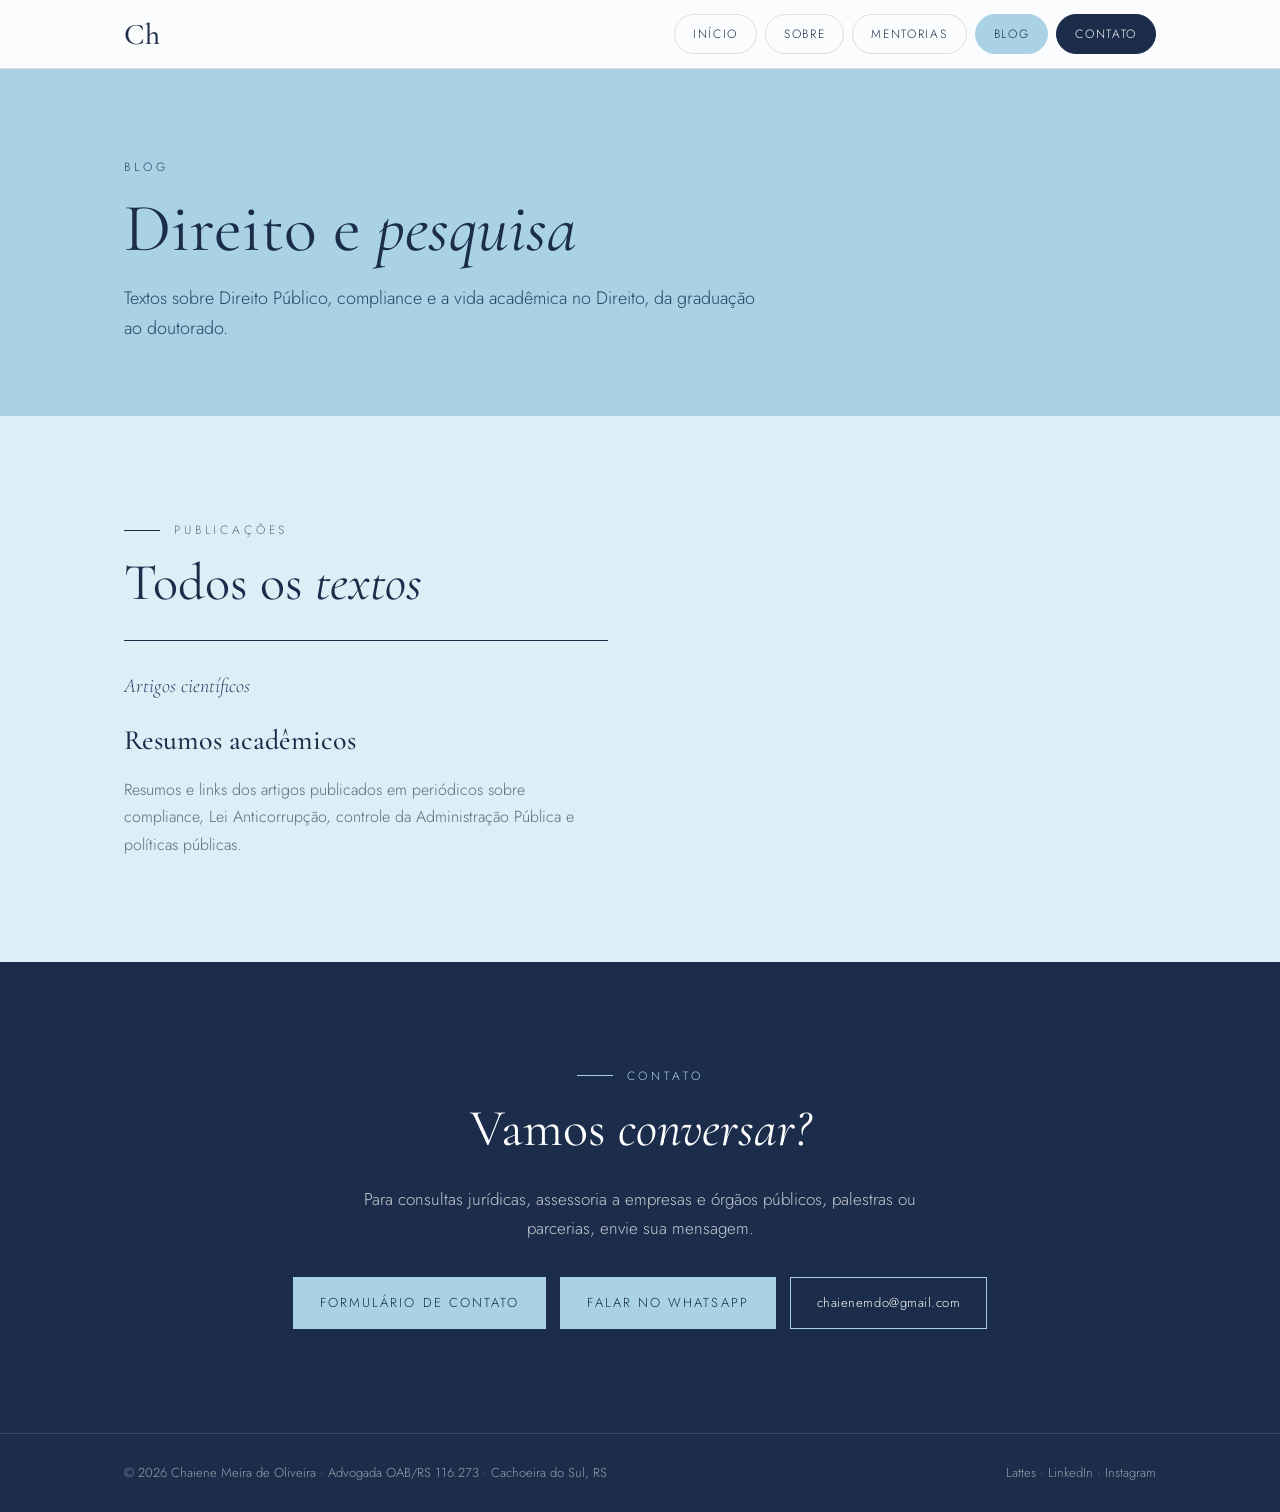
==== blog/index.html @ b0f1a1aa "Remove licitações do site, dos dados estruturados e da imagem de compartilhamento Co-Authored-By: Cl" ====
<!doctype html>
<html lang="pt-BR">
<head>
<meta charset="utf-8">
<meta name="viewport" content="width=device-width, initial-scale=1">
<title>Blog | Chaiene Meira de Oliveira</title>
<meta name="description" content="Blog da Dra. Chaiene Meira de Oliveira: Direito Público, compliance e vida acadêmica no Direito, com resumos dos artigos científicos dela.">
<link rel="canonical" href="https://chaiene.com/blog/">
<meta name="author" content="Chaiene Meira de Oliveira">
<meta name="robots" content="index, follow">
<meta name="theme-color" content="#A9D3E5">
<link rel="icon" href="/favicon.svg" type="image/svg+xml">
<link rel="apple-touch-icon" href="/apple-touch-icon.png">
<meta property="og:type" content="website">
<meta property="og:locale" content="pt_BR">
<meta property="og:site_name" content="Chaiene Meira de Oliveira">
<meta property="og:title" content="Blog | Chaiene Meira de Oliveira">
<meta property="og:description" content="Blog da Dra. Chaiene Meira de Oliveira: Direito Público, compliance e vida acadêmica no Direito, com resumos dos artigos científicos dela.">
<meta property="og:url" content="https://chaiene.com/blog/">
<meta property="og:image" content="https://chaiene.com/og-image.jpg">
<meta property="og:image:width" content="1200">
<meta property="og:image:height" content="630">
<meta property="og:image:alt" content="Chaiene Meira de Oliveira, advogada e Doutora em Direito">
<meta name="twitter:card" content="summary_large_image">
<link rel="preconnect" href="https://fonts.googleapis.com">
<link rel="preconnect" href="https://fonts.gstatic.com" crossorigin>
<link href="https://fonts.googleapis.com/css2?family=Cormorant+Garamond:ital,wght@0,400;0,500;0,600;1,400&family=Jost:wght@300;400;500&display=swap" rel="stylesheet">
<link rel="stylesheet" href="/style.css">
</head>
<body>

<nav>
  <div class="wrap">
    <a href="/" class="mono">Ch</a>
    <ul class="navbtns">
      <li><a href="/" class="nb">Início</a></li>
      <li><a href="/sobre" class="nb">Sobre</a></li>
      <li><a href="/mentorias" class="nb">Mentorias</a></li>
      <li class="d-only"><a href="/blog/" class="nb on">Blog</a></li>
      <li><a href="/#contato" class="nb nbcta">Contato</a></li>
    </ul>
  </div>
</nav>

<header class="page-hero">
  <div class="wrap">
    <div class="eyebrow">Blog</div>
    <h1>Direito e <em>pesquisa</em></h1>
    <p>Textos sobre Direito Público, compliance e a vida acadêmica no Direito, da graduação ao doutorado.</p>
  </div>
</header>

<section id="posts" class="areas">
  <div class="wrap">
    <div class="label">Publicações</div>
    <h2>Todos os <em>textos</em></h2>
    <div class="grid3">
      <a class="card" href="/blog/resumos-academicos" style="text-decoration:none;color:inherit">
        <div class="num">Artigos científicos</div>
        <h3>Resumos acadêmicos</h3>
        <p>Resumos e links dos artigos publicados em periódicos sobre compliance, Lei Anticorrupção, controle da Administração Pública e políticas públicas.</p>
      </a>
    </div>
  </div>
</section>

<section id="contato" class="contact">
  <div class="wrap">
    <div class="label">Contato</div>
    <h2>Vamos <em>conversar?</em></h2>
    <p>Para consultas jurídicas, assessoria a empresas e órgãos públicos, palestras ou parcerias, envie sua mensagem.</p>
    <div class="cta" style="justify-content:center;margin-top:0">
      <a class="btn" href="https://docs.google.com/forms/d/1wduNCY96DFmfArESsR3C0-4SVxEBcSkbupPQQhRrJUU/viewform" target="_blank" rel="noopener">Formulário de contato</a>
      <a class="btn" href="https://wa.me/5551982647557?text=Ol%C3%A1%2C%20Dra.%20Chaiene%21%20Vim%20pelo%20site%20e%20gostaria%20de%20conversar." target="_blank" rel="noopener">Falar no WhatsApp</a>
      <a class="btn out" href="mailto:chaienemdo@gmail.com">chaienemdo@gmail.com</a>
    </div>
  </div>
</section>

<footer>
  <div class="wrap">
    <span>© 2026 Chaiene Meira de Oliveira · Advogada OAB/RS 116.273 · Cachoeira do Sul, RS</span>
    <span>
      <a href="http://lattes.cnpq.br/9865143495790215" target="_blank" rel="noopener">Lattes</a> ·
      <a href="https://br.linkedin.com/in/chaiene-meira-de-oliveira-b3057413a" target="_blank" rel="noopener">LinkedIn</a> ·
      <a href="https://www.instagram.com/chaienemdo/" target="_blank" rel="noopener">Instagram</a>
    </span>
  </div>
</footer>

</body>
</html>
---- style.css ----
:root{
    --sky:#A9D3E5;
    --sky-soft:#DCEEF6;
    --navy:#1B2D4A;
    --navy-2:#2A4268;
    --paper:#FBFCFD;
    --ink:#1B2D4A;
    --muted:#5B6B82;
    --line:rgba(27,45,74,.14);
    --serif:"Cormorant Garamond", Georgia, serif;
    --sans:"Jost", system-ui, sans-serif;
  }
  *{box-sizing:border-box;margin:0;padding:0}
  html{scroll-behavior:smooth}
  body{background:var(--paper);color:var(--ink);font-family:var(--sans);font-weight:300;line-height:1.7;-webkit-font-smoothing:antialiased}
  a{color:inherit}
  .wrap{max-width:1080px;margin:0 auto;padding:0 24px}

  /* NAV */
  nav{position:sticky;top:0;z-index:10;background:rgba(251,252,253,.88);backdrop-filter:blur(10px);border-bottom:1px solid var(--line)}
  nav .wrap{display:flex;align-items:center;justify-content:space-between;height:68px}
  .mono{font-family:var(--serif);font-size:30px;font-weight:500;text-decoration:none;letter-spacing:-.5px}
  nav ul{display:flex;gap:28px;list-style:none}
  nav ul a{text-decoration:none;font-size:13px;letter-spacing:.18em;text-transform:uppercase;color:var(--muted)}
  nav ul a:hover{color:var(--navy)}

  /* HERO */
  .hero{background:var(--sky);position:relative;overflow:hidden}
  .hero .wrap{display:grid;grid-template-columns:1.25fr 1fr;align-items:center;gap:40px;min-height:64vh;padding-top:64px;padding-bottom:64px}
  .eyebrow{font-size:12px;letter-spacing:.32em;text-transform:uppercase;color:var(--navy-2)}
  .hero h1{font-family:var(--serif);font-weight:400;font-size:clamp(44px,7vw,84px);line-height:1.02;margin:18px 0 22px;color:var(--navy)}
  .hero h1 em{font-style:italic;font-weight:400}
  .hero p.lead{font-size:18px;max-width:30em;color:var(--navy-2)}
  .cta{display:flex;flex-wrap:wrap;gap:14px;margin-top:34px}
  .btn{display:inline-flex;align-items:center;gap:10px;padding:14px 26px;border:1px solid var(--navy);text-decoration:none;font-size:13px;letter-spacing:.16em;text-transform:uppercase;transition:.25s}
  .btn.solid{background:var(--navy);color:#fff}
  .btn.solid:hover{background:var(--navy-2)}
  .btn.ghost:hover{background:var(--navy);color:#fff}
  .seal{justify-self:center;display:grid;place-items:center}
  .seal span{font-family:var(--serif);font-size:clamp(140px,22vw,260px);color:#fff;line-height:1;letter-spacing:-6px;font-weight:400}
  .seal svg{position:absolute;inset:0;width:100%;height:100%}
  .seal text{font-family:var(--sans);font-size:9.2px;letter-spacing:.38em;fill:var(--navy-2);text-transform:uppercase}
  /* Para usar a foto: troque <span>Ch</span> por <img src="foto.jpg" alt="Chaiene Meira de Oliveira" style="width:86%;aspect-ratio:1;object-fit:cover;border-radius:50%"> */

  /* SECTIONS */
  section{padding:104px 0}
  .label{font-size:12px;letter-spacing:.32em;text-transform:uppercase;color:var(--muted);display:flex;align-items:center;gap:14px}
  .label::before{content:"";width:36px;height:1px;background:var(--navy)}
  h2{font-family:var(--serif);font-weight:400;font-size:clamp(34px,4.6vw,52px);line-height:1.1;margin:14px 0 28px}
  h2 em{font-style:italic}

  .about{display:grid;grid-template-columns:1fr 1.3fr;gap:64px;align-items:start}
  .about p{font-size:17px;color:var(--muted);margin-bottom:18px}
  .facts{list-style:none;border-top:1px solid var(--line)}
  .facts li{display:flex;justify-content:space-between;gap:20px;padding:18px 0;border-bottom:1px solid var(--line)}
  .facts b{font-family:var(--serif);font-weight:500;font-size:22px}
  .facts small{font-size:12px;letter-spacing:.2em;text-transform:uppercase;color:var(--muted);align-self:center;text-align:right}

  .areas{background:var(--sky-soft)}
  .grid3{display:grid;grid-template-columns:repeat(2,1fr);gap:48px 64px}
  .card{padding:28px 0 0;border-top:1px solid var(--navy)}
  .card .num{font-family:var(--serif);font-style:italic;font-size:20px;color:var(--navy-2)}
  .card h3{font-family:var(--serif);font-weight:500;font-size:28px;margin:14px 0 12px}
  .card p{color:var(--muted);font-size:16px}

  .links{display:grid;grid-template-columns:repeat(2,1fr);column-gap:56px;border-top:1px solid var(--line)}
  .link{display:flex;align-items:center;justify-content:space-between;gap:20px;padding:26px 0;border-bottom:1px solid var(--line);text-decoration:none;transition:.25s}
  .link:hover{border-color:var(--navy)}.link:hover .ic{background:var(--navy)}.link:hover .ic svg{stroke:#fff}
  .link .t{font-family:var(--serif);font-size:28px;font-weight:500;line-height:1.1}
  .link .d{font-size:14px;color:var(--muted);margin-top:6px}
  .link .ic{flex:none;width:44px;height:44px;border-radius:50%;background:var(--sky);display:grid;place-items:center;transition:.25s}
  .link .ic svg{width:22px;height:22px;fill:none;stroke:var(--navy);stroke-width:1.6}

  .contact{background:var(--navy);color:#fff;text-align:center}
  .contact .label{justify-content:center;color:var(--sky)}
  .contact .label::before{background:var(--sky)}
  .contact h2{color:#fff}
  .contact p{color:rgba(255,255,255,.75);max-width:34em;margin:0 auto 34px;font-size:17px}
  .contact .btn{border-color:var(--sky);color:var(--navy);background:var(--sky)}
  .contact .btn:hover{background:#fff;border-color:#fff}
  .contact .btn.out{background:transparent;color:#fff;text-transform:none;letter-spacing:.04em}
  .contact .btn.out:hover{color:var(--navy)}

  footer{background:var(--navy);color:rgba(255,255,255,.55);border-top:1px solid rgba(255,255,255,.12);padding:28px 0;font-size:13px}
  footer .wrap{display:flex;justify-content:space-between;flex-wrap:wrap;gap:12px}
  footer a{text-decoration:none}
  footer a:hover{color:#fff}

  @media (max-width:820px){
    nav ul{display:none}
    .hero .wrap{grid-template-columns:1fr;min-height:auto;text-align:left}
    .seal{display:none}
    .about,.grid3,.links{grid-template-columns:1fr}
    .about{gap:36px}
    section{padding:72px 0}
    .grid3{gap:32px}
  }

  /* SUBPAGES */
  nav ul a.on{color:var(--navy)}
  .page-hero{background:var(--sky);padding:88px 0 72px}
  .page-hero h1{font-family:var(--serif);font-weight:400;font-size:clamp(40px,6vw,68px);line-height:1.05;margin:16px 0 18px;color:var(--navy)}
  .page-hero h1 em{font-style:italic}
  .page-hero p{font-size:18px;max-width:36em;color:var(--navy-2)}
  .tl{list-style:none;border-top:1px solid var(--line)}
  .tl li{display:grid;grid-template-columns:150px 1fr;gap:32px;padding:26px 0;border-bottom:1px solid var(--line)}
  .tl .yr{font-family:var(--serif);font-style:italic;font-size:20px;color:var(--navy-2)}
  .tl h3{font-family:var(--serif);font-weight:500;font-size:24px;line-height:1.25}
  .tl .org{font-size:13px;letter-spacing:.14em;text-transform:uppercase;color:var(--muted);margin:4px 0 8px}
  .tl p{color:var(--muted);font-size:16px}
  .cv-sec{padding:80px 0;border-top:1px solid var(--line)}
  .cv-sec:first-of-type{border-top:0}
  .cv-grid{display:grid;grid-template-columns:260px 1fr;gap:56px}
  .stats{display:grid;grid-template-columns:repeat(4,1fr);gap:32px;margin-top:8px}
  .stat b{display:block;font-family:var(--serif);font-weight:400;font-size:52px;line-height:1;color:var(--navy)}
  .stat span{font-size:12px;letter-spacing:.18em;text-transform:uppercase;color:var(--muted)}
  .pubs{list-style:none}
  .pubs li{padding:18px 0;border-bottom:1px solid var(--line);color:var(--muted);font-size:15.5px}
  .pubs li b{display:block;font-family:var(--serif);font-weight:500;font-size:20px;color:var(--ink);line-height:1.3;margin-bottom:4px}
  .chips{display:flex;flex-wrap:wrap;gap:10px}
  .chips span{border:1px solid var(--line);padding:8px 16px;font-size:14px;color:var(--navy-2);background:#fff}
  .steps{display:grid;grid-template-columns:repeat(4,1fr);gap:40px;counter-reset:st}
  .steps div{border-top:1px solid var(--navy);padding-top:22px}
  .steps div::before{counter-increment:st;content:"0" counter(st);font-family:var(--serif);font-style:italic;font-size:20px;color:var(--navy-2)}
  .steps h3{font-family:var(--serif);font-weight:500;font-size:24px;margin:10px 0 8px}
  .steps p{color:var(--muted);font-size:15.5px}
  .who{display:grid;grid-template-columns:1fr 1fr;gap:12px 48px;list-style:none}
  .who li{padding:14px 0 14px 28px;border-bottom:1px solid var(--line);position:relative;color:var(--ink)}
  .who li::before{content:"";position:absolute;left:0;top:26px;width:14px;height:1px;background:var(--navy)}
  @media (max-width:820px){
    .tl li,.cv-grid{grid-template-columns:1fr;gap:6px}
    .cv-grid{gap:20px}
    .stats{grid-template-columns:repeat(2,1fr)}
    .steps,.who{grid-template-columns:1fr}
    .steps{gap:28px}
    .page-hero{padding:64px 0 48px}
  }
  

  /* NAV BUTTONS */
  nav ul.navbtns{display:flex;gap:8px;list-style:none;align-items:center}
  nav ul.navbtns a.nb{display:inline-block;padding:9px 18px;border:1px solid var(--line);border-radius:999px;font-size:12px;letter-spacing:.14em;text-transform:uppercase;color:var(--navy);text-decoration:none;white-space:nowrap;transition:.2s;background:transparent}
  nav ul.navbtns a.nb:hover{border-color:var(--navy);background:var(--sky-soft)}
  nav ul.navbtns a.nb.on{background:var(--sky);border-color:var(--sky)}
  nav ul.navbtns a.nb.nbcta{background:var(--navy);border-color:var(--navy);color:#fff}
  nav ul.navbtns a.nb.nbcta:hover{background:var(--navy-2)}
  @media (max-width:820px){
    nav .wrap{height:auto;flex-direction:column;align-items:stretch;gap:10px;padding-top:12px;padding-bottom:12px}
    nav ul.navbtns{display:flex;flex-wrap:wrap;gap:6px}
    nav ul.navbtns a.nb{padding:7px 10px;font-size:10.5px;letter-spacing:.06em}
    .mono{font-size:26px}
  }

  .metrics{padding:56px 0;border-bottom:1px solid var(--line)}
  .metrics .stat{border-left:1px solid var(--line);padding-left:24px}
  .metrics .stat b{font-size:clamp(44px,5vw,60px);margin-bottom:8px}
  @media (max-width:820px){.metrics{padding:40px 0}.metrics .stats{row-gap:28px}.metrics .stat{padding-left:16px}}
  .metrics .stat span{display:block;line-height:1.5}
  @media (max-width:820px){
    .cta{flex-direction:column;gap:10px;margin-top:28px}
    .cta .btn{width:100%;justify-content:center;padding:15px 20px;font-size:12px;letter-spacing:.12em}
    .contact .cta{align-items:stretch}
  }
  @media (max-width:820px){
    nav ul.navbtns{flex-wrap:nowrap}
    nav ul.navbtns li{flex:1 1 auto}
    nav ul.navbtns a.nb{display:block;text-align:center}
  }
  /* mobile: logo e botões na mesma linha */
  @media (max-width:820px){
    nav .wrap{flex-direction:row;align-items:center;justify-content:space-between;height:60px;padding-top:0;padding-bottom:0;gap:12px}
    nav ul.navbtns{gap:6px;flex-wrap:nowrap}
    nav ul.navbtns li{flex:0 0 auto}
    nav ul.navbtns li:first-child{display:none}
    nav ul.navbtns a.nb{padding:7px 11px;font-size:10.5px;letter-spacing:.06em}
    .mono{font-size:24px}
  }
  @media (max-width:340px){ nav ul.navbtns a.nb{padding:6px 8px;font-size:9.5px;letter-spacing:.03em} }
  @media (max-width:820px){ .stats>*{min-width:0} .stat span{letter-spacing:.1em;overflow-wrap:anywhere} .stats{column-gap:20px} }

  /* PUBLICAÇÕES */
  .pubs-list{border-top:1px solid var(--line)}
  .pub{display:grid;grid-template-columns:110px 1fr;gap:32px;padding:30px 0;border-bottom:1px solid var(--line)}
  .pub .yr{font-family:var(--serif);font-style:italic;font-size:22px;color:var(--navy-2)}
  .pub h3{font-family:var(--serif);font-weight:500;font-size:23px;line-height:1.3}
  .pub .org{font-size:12.5px;letter-spacing:.1em;text-transform:uppercase;color:var(--muted);margin:8px 0 12px;line-height:1.6}
  .pub p{color:var(--muted);font-size:16px;margin-bottom:16px;max-width:52em}
  .btn.sm{padding:9px 16px;font-size:11px;letter-spacing:.12em}
  @media (max-width:820px){.pub{grid-template-columns:1fr;gap:4px}.pub .btn.sm{width:auto}}
  @media (max-width:820px){ nav ul.navbtns li.d-only{display:none} }

/* FAQ */
.faq{max-width:52em}
.faq details{border-bottom:1px solid var(--line);padding:18px 0}
.faq summary{cursor:pointer;font-weight:500;color:var(--ink);list-style:none;position:relative;padding-right:28px}
.faq summary::-webkit-details-marker{display:none}
.faq summary::after{content:"+";position:absolute;right:0;top:-2px;font-size:20px;color:var(--navy)}
.faq details[open] summary::after{content:"–"}
.faq details p{margin-top:12px;color:var(--muted)}
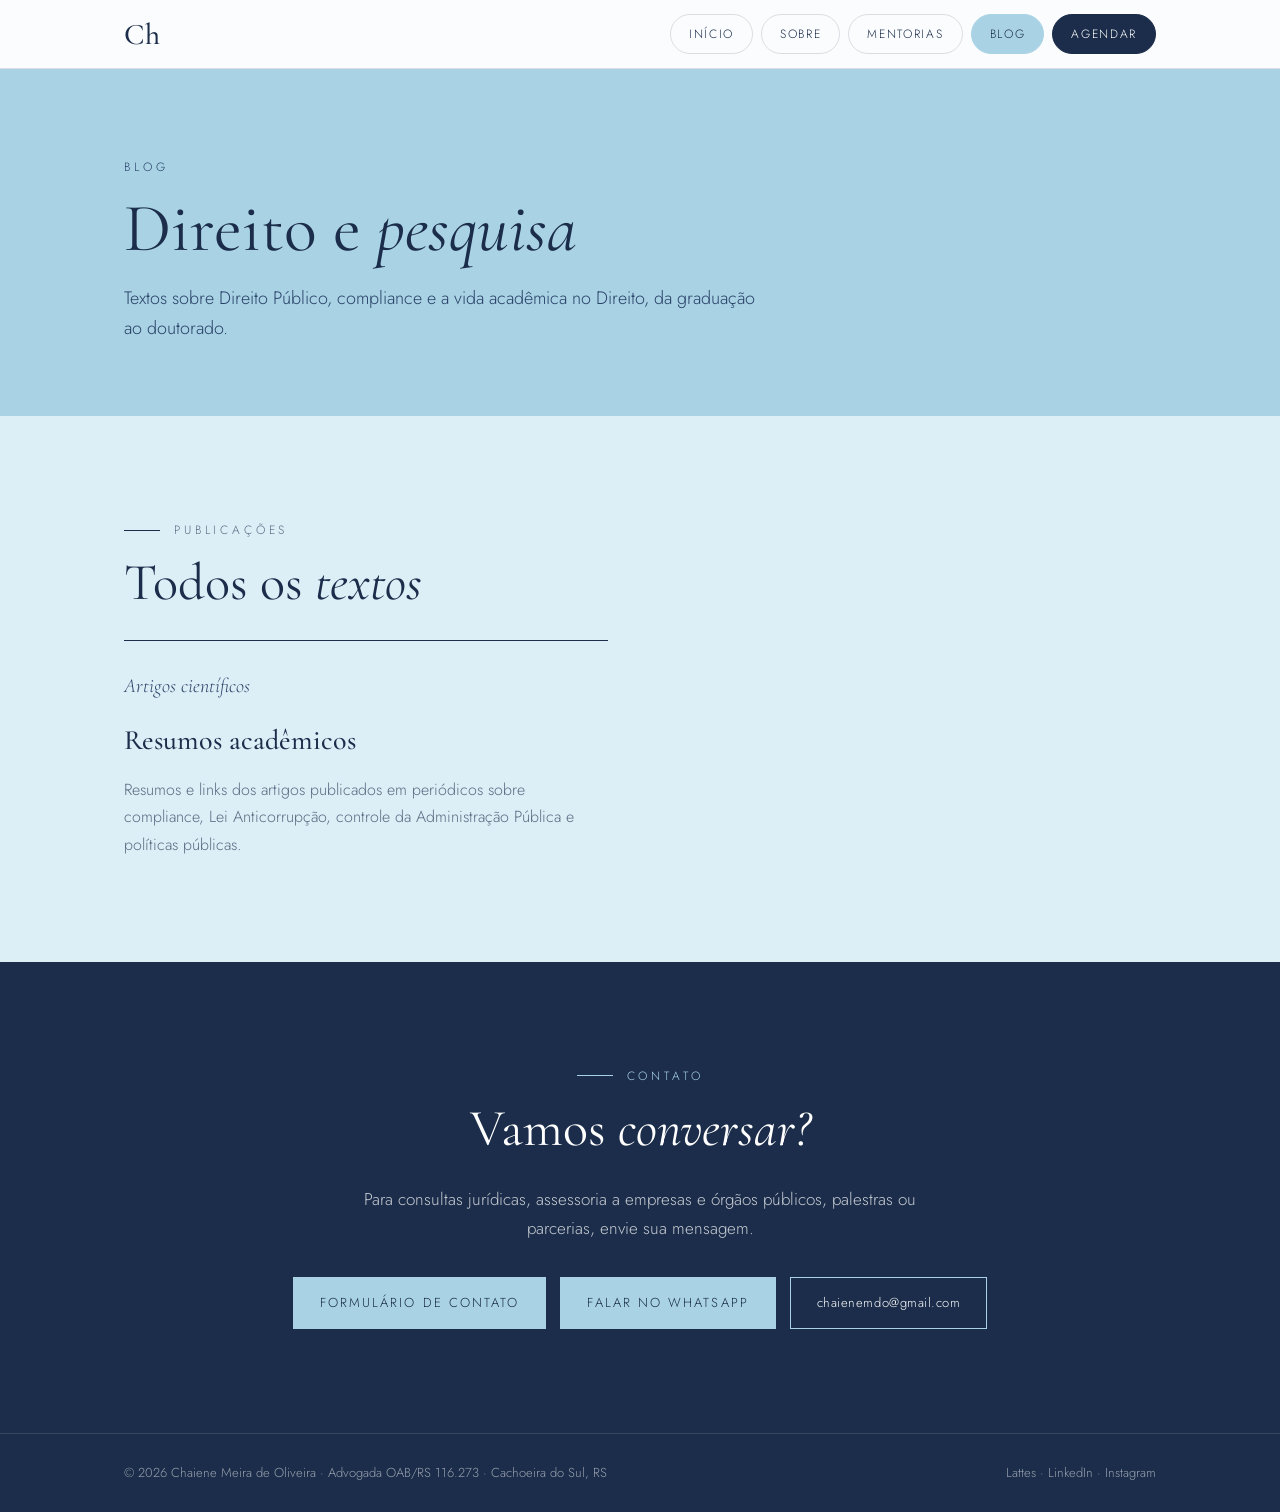
==== commit b4f34761: "Página de agendamento com mensagem pronta para o WhatsApp Co-Authored-By: Claude Opus 5.5 <noreply@a" ====
--- a/blog/index.html
+++ b/blog/index.html
@@ -37,7 +37,7 @@
       <li><a href="/sobre" class="nb">Sobre</a></li>
       <li><a href="/mentorias" class="nb">Mentorias</a></li>
       <li class="d-only"><a href="/blog/" class="nb on">Blog</a></li>
-      <li><a href="/#contato" class="nb nbcta">Contato</a></li>
+      <li><a href="/agendamento" class="nb nbcta">Agendar</a></li>
     </ul>
   </div>
 </nav>
--- a/style.css
+++ b/style.css
@@ -197,3 +197,17 @@
 .faq summary::after{content:"+";position:absolute;right:0;top:-2px;font-size:20px;color:var(--navy)}
 .faq details[open] summary::after{content:"–"}
 .faq details p{margin-top:12px;color:var(--muted)}
+
+/* Agendamento */
+.agenda{max-width:40em;display:grid;gap:22px}
+.agenda label{display:grid;gap:8px;font-size:15px;color:var(--ink);font-weight:500}
+.agenda small{font-weight:300;color:var(--muted)}
+.agenda input:not([type=radio]):not([type=checkbox]),.agenda textarea{font:inherit;font-weight:300;padding:12px 14px;border:1px solid var(--line);background:#fff;color:var(--ink);width:100%}
+.agenda input:focus,.agenda textarea:focus{outline:2px solid var(--navy);outline-offset:1px}
+.agenda fieldset{border:0;display:flex;flex-wrap:wrap;gap:10px 22px}
+.agenda legend{font-size:15px;font-weight:500;margin-bottom:10px;width:100%}
+.agenda .op{display:flex;align-items:center;gap:8px;font-weight:300;cursor:pointer}
+.agenda .op input{accent-color:var(--navy);width:16px;height:16px}
+.agenda button.btn{cursor:pointer;font:inherit;font-size:13px;letter-spacing:.16em;text-transform:uppercase}
+.agenda .err{color:#9b1c1c;font-size:14px}
+.agenda .note{color:var(--muted);font-size:14px}
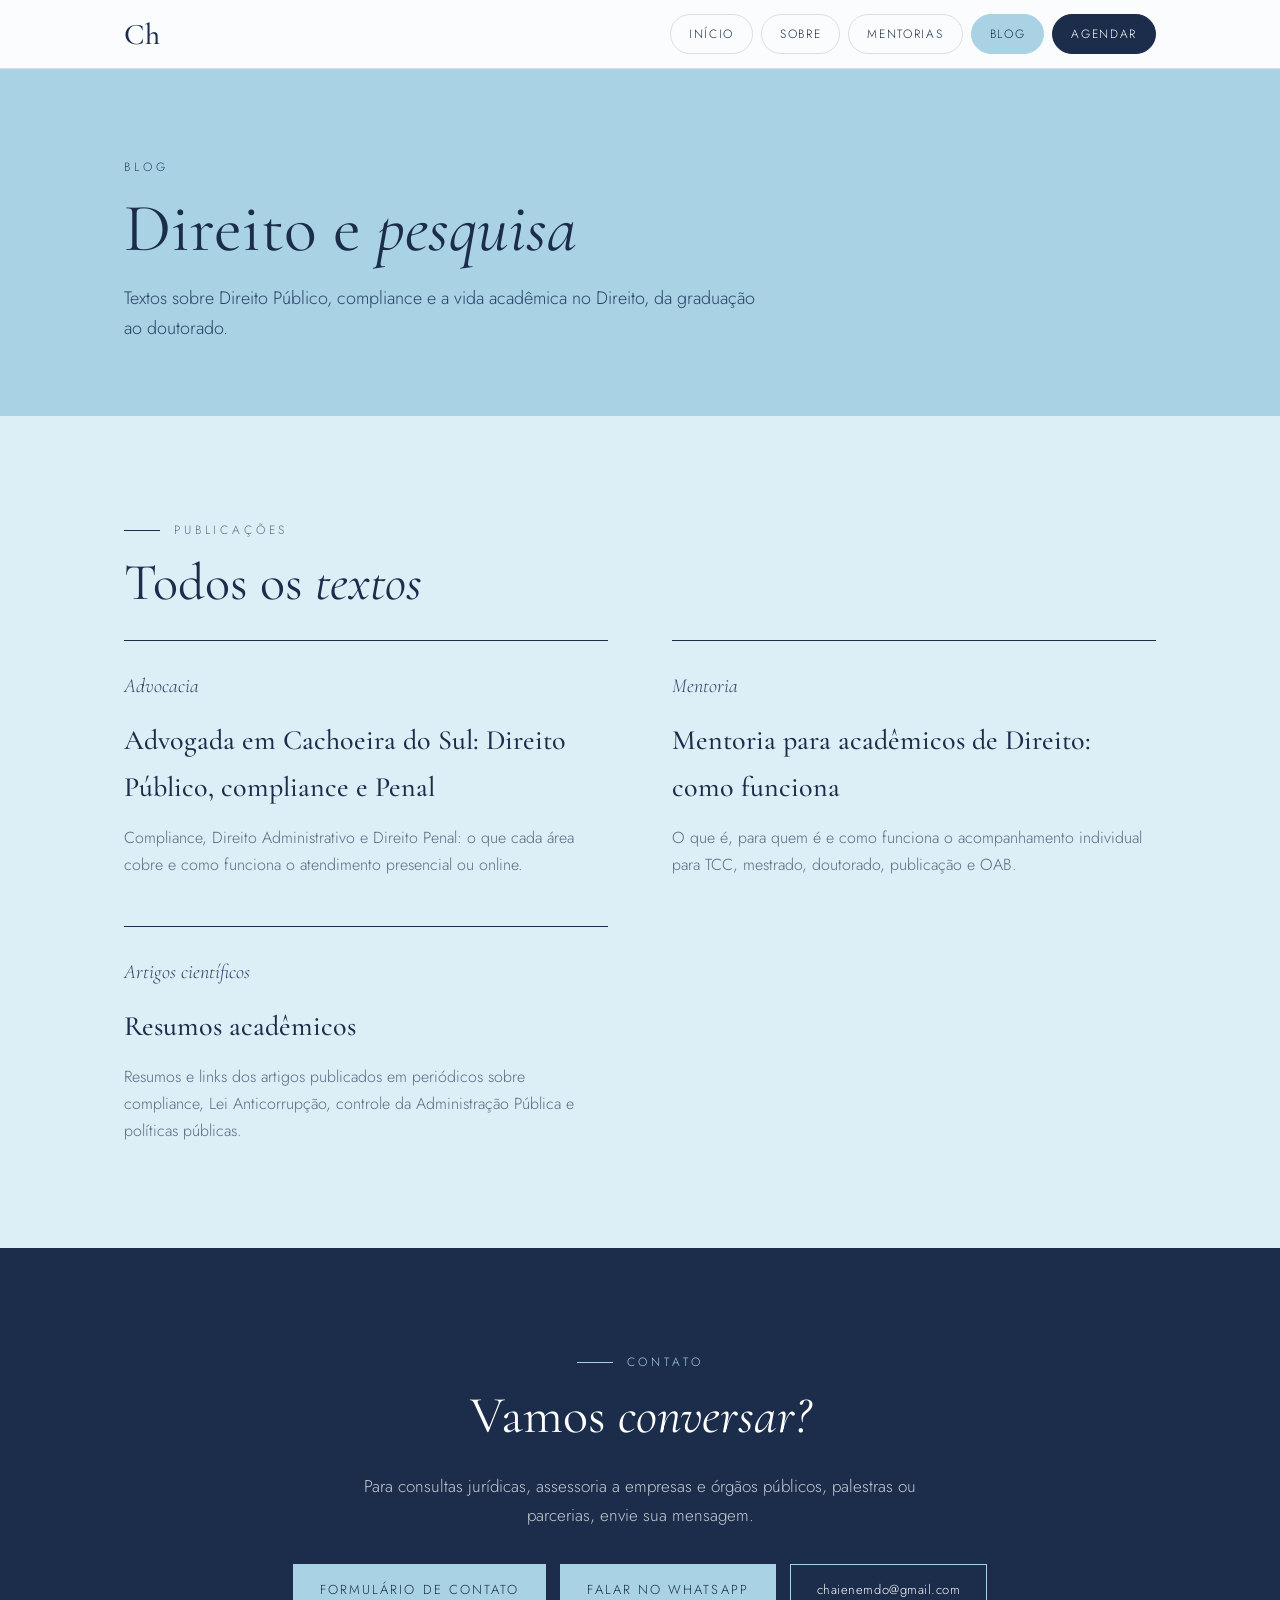
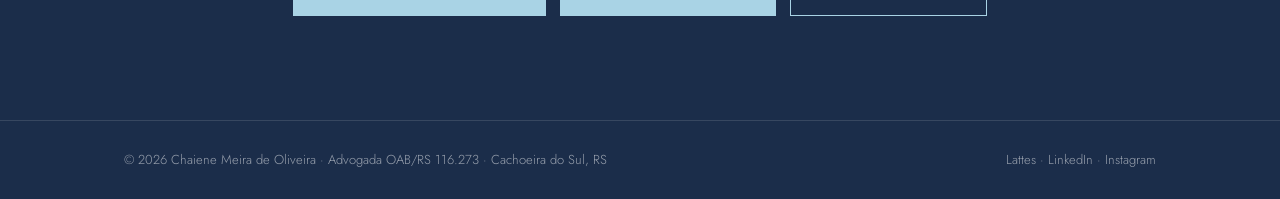
==== commit eb08b2be: "Blog: posts sobre advocacia em Cachoeira do Sul e mentoria para acadêmicos de Direito Co-Authored-By" ====
--- a/blog/index.html
+++ b/blog/index.html
@@ -55,6 +55,16 @@
     <div class="label">Publicações</div>
     <h2>Todos os <em>textos</em></h2>
     <div class="grid3">
+      <a class="card" href="/blog/advogada-em-cachoeira-do-sul" style="text-decoration:none;color:inherit">
+        <div class="num">Advocacia</div>
+        <h3>Advogada em Cachoeira do Sul: Direito Público, compliance e Penal</h3>
+        <p>Compliance, Direito Administrativo e Direito Penal: o que cada área cobre e como funciona o atendimento presencial ou online.</p>
+      </a>
+      <a class="card" href="/blog/mentoria-academica-direito" style="text-decoration:none;color:inherit">
+        <div class="num">Mentoria</div>
+        <h3>Mentoria para acadêmicos de Direito: como funciona</h3>
+        <p>O que é, para quem é e como funciona o acompanhamento individual para TCC, mestrado, doutorado, publicação e OAB.</p>
+      </a>
       <a class="card" href="/blog/resumos-academicos" style="text-decoration:none;color:inherit">
         <div class="num">Artigos científicos</div>
         <h3>Resumos acadêmicos</h3>
--- a/style.css
+++ b/style.css
@@ -211,3 +211,18 @@
 .agenda button.btn{cursor:pointer;font:inherit;font-size:13px;letter-spacing:.16em;text-transform:uppercase}
 .agenda .err{color:#9b1c1c;font-size:14px}
 .agenda .note{color:var(--muted);font-size:14px}
+
+/* Posts do blog */
+.page-hero .byline{font-size:14px;margin-top:18px;color:var(--navy-2)}
+.page-hero .byline a{color:var(--navy)}
+.post{padding:72px 0}
+.post .wrap{max-width:760px}
+.post h2{font-family:var(--serif);font-weight:500;font-size:32px;line-height:1.2;margin:44px 0 14px;color:var(--ink)}
+.post p,.post li{font-size:17.5px;line-height:1.75;color:#33425a}
+.post p{margin-bottom:16px}
+.post ul,.post ol{margin:0 0 18px 22px}
+.post li{margin-bottom:8px}
+.post b{color:var(--ink);font-weight:500}
+.post a{color:var(--navy)}
+.post .back{margin-top:40px;font-size:15px}
+.post h3{font-family:var(--serif);font-weight:500;font-size:23px;margin:24px 0 8px;color:var(--ink)}
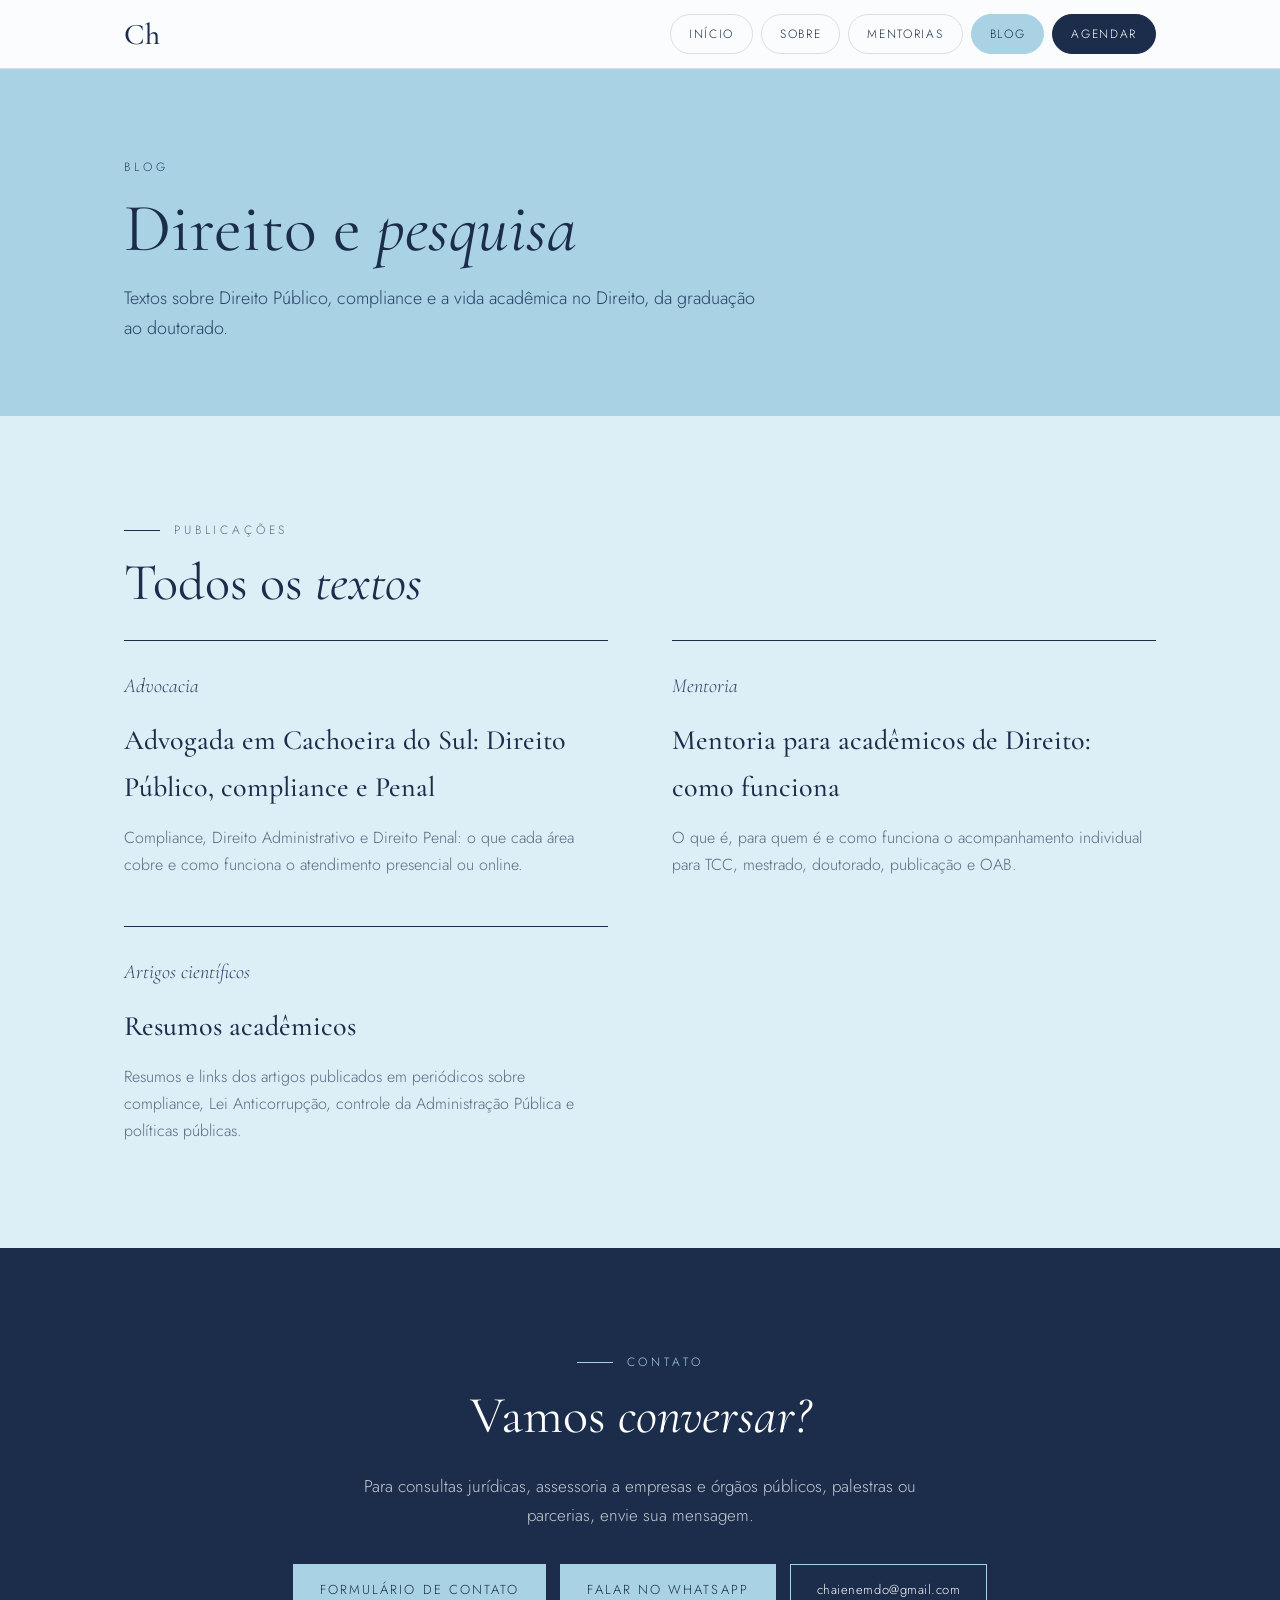
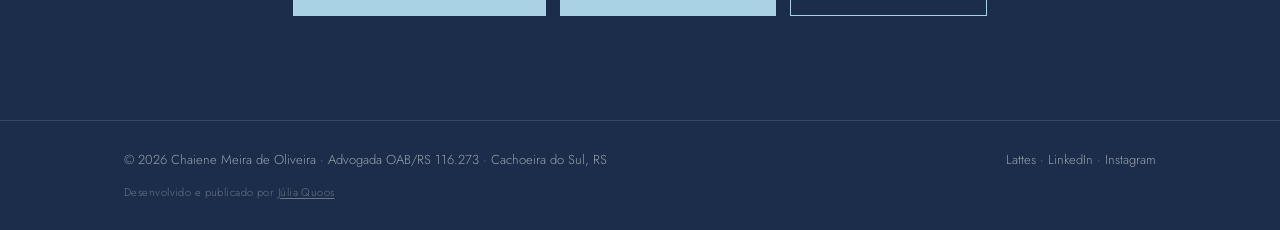
==== commit 7aaf8b3f: "Rodapé: crédito discreto de desenvolvimento Co-Authored-By: Claude Opus 5.5 <noreply@anthropic.com> " ====
--- a/blog/index.html
+++ b/blog/index.html
@@ -1,6 +1,19 @@
 <!doctype html>
 <html lang="pt-BR">
 <head>
+<!-- Google tag (gtag.js) -->
+<script async src="https://www.googletagmanager.com/gtag/js?id=G-248326HS23"></script>
+<script>
+  window.dataLayer = window.dataLayer || [];
+  function gtag(){dataLayer.push(arguments);}
+  gtag('js', new Date());
+
+  gtag('config', 'G-248326HS23');
+  document.addEventListener('click', function(e){
+    var a = e.target.closest && e.target.closest('a[href*="wa.me"], a[href*="docs.google.com/forms"], a[href^="mailto:"]');
+    if (a) gtag('event', 'generate_lead', {method: a.href.indexOf('wa.me') > -1 ? 'whatsapp' : (a.href.indexOf('mailto:') === 0 ? 'email' : 'formulario')});
+  });
+</script>
 <meta charset="utf-8">
 <meta name="viewport" content="width=device-width, initial-scale=1">
 <title>Blog | Chaiene Meira de Oliveira</title>
@@ -95,6 +108,7 @@
       <a href="https://br.linkedin.com/in/chaiene-meira-de-oliveira-b3057413a" target="_blank" rel="noopener">LinkedIn</a> ·
       <a href="https://www.instagram.com/chaienemdo/" target="_blank" rel="noopener">Instagram</a>
     </span>
+    <small class="credit">Desenvolvido e publicado por <a href="https://ohtopico.com.br/" target="_blank" rel="noopener">Júlia Quoos</a></small>
   </div>
 </footer>
 
--- a/style.css
+++ b/style.css
@@ -226,3 +226,5 @@
 .post a{color:var(--navy)}
 .post .back{margin-top:40px;font-size:15px}
 .post h3{font-family:var(--serif);font-weight:500;font-size:23px;margin:24px 0 8px;color:var(--ink)}
+footer .credit{flex-basis:100%;font-size:11px;letter-spacing:.04em;color:rgba(255,255,255,.35)}
+footer .credit a{color:inherit;text-decoration:underline;text-underline-offset:2px}
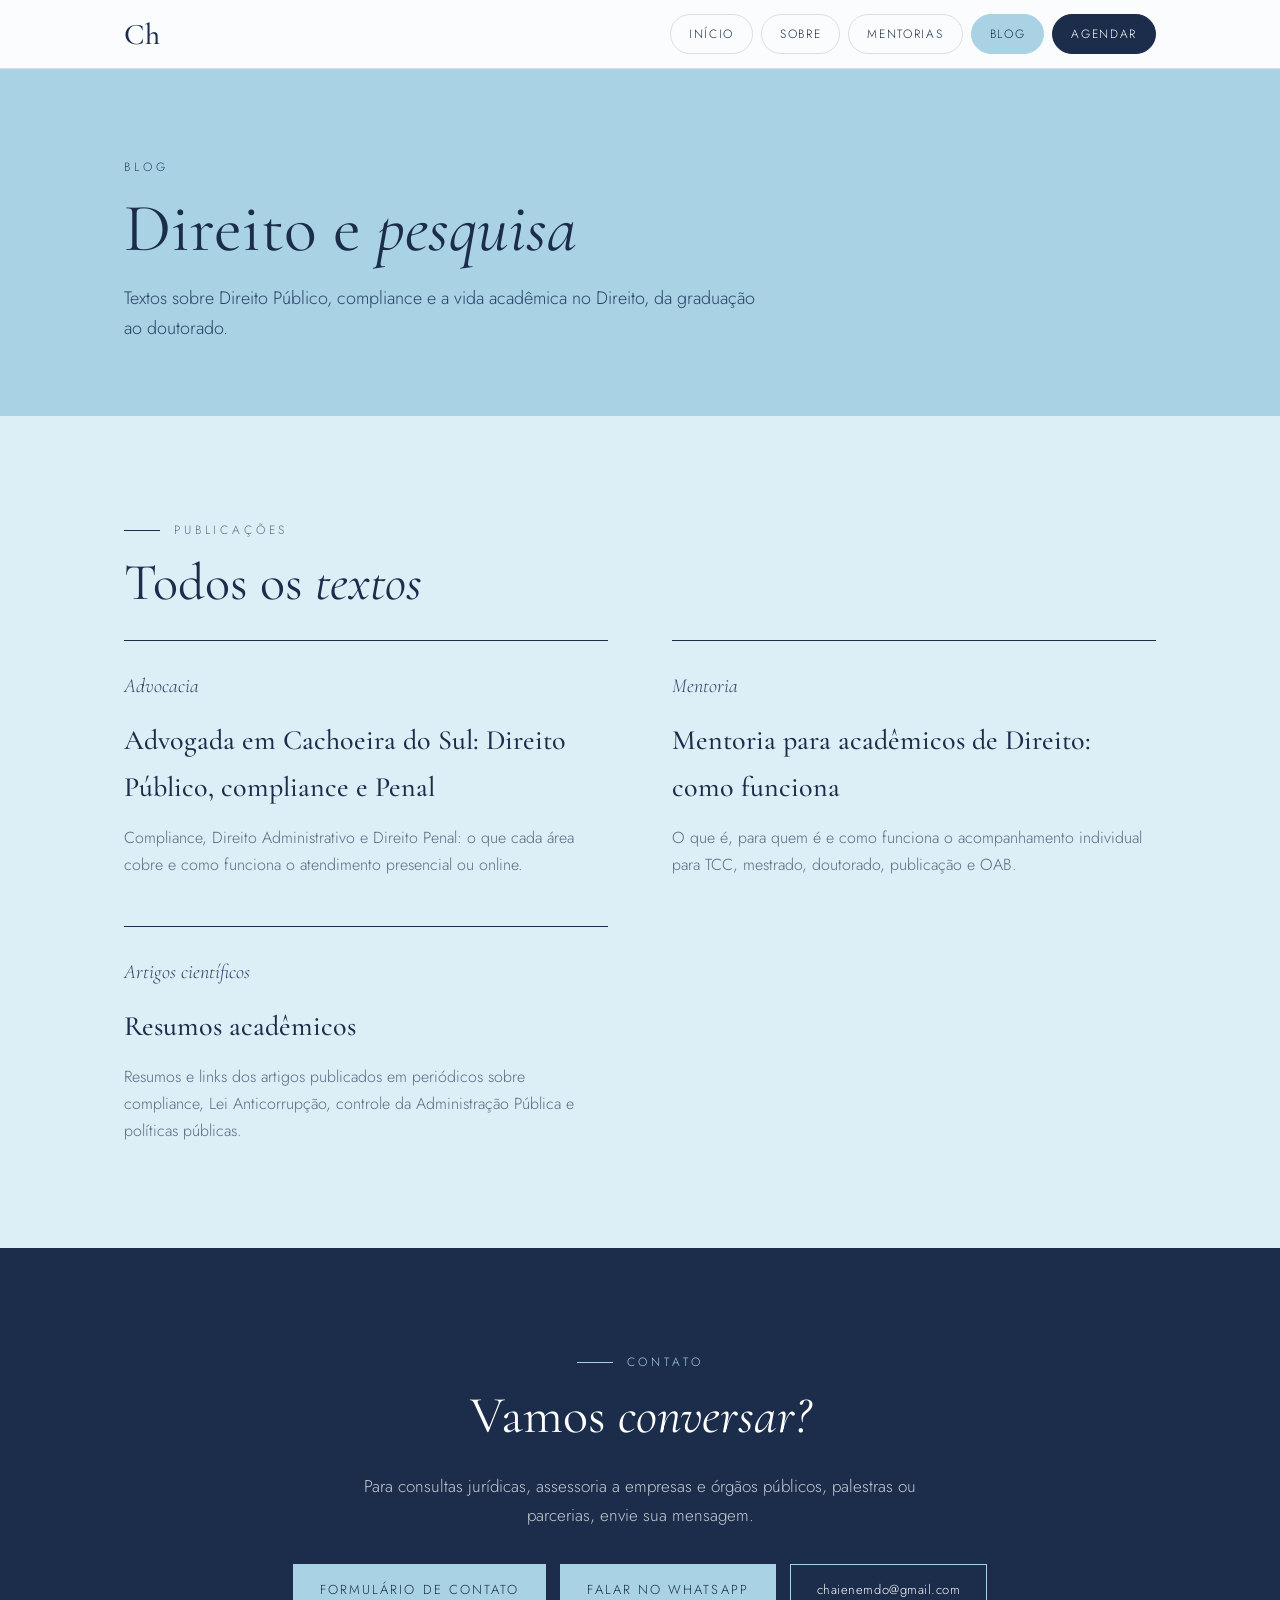
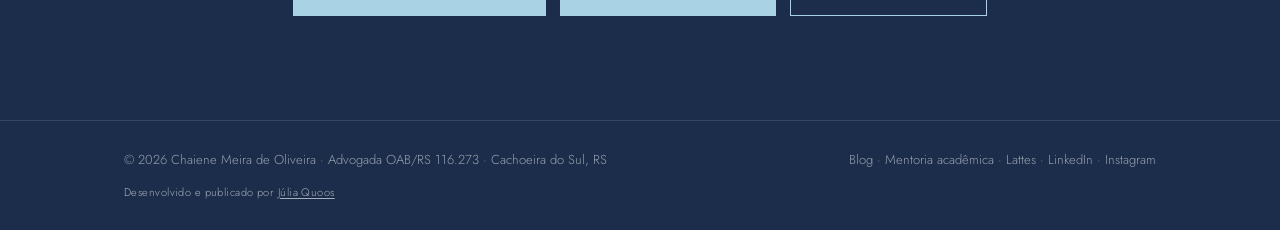
==== commit 146d0e35: "SEO: foto, mentoria acadêmica na inicial, H1 da mentoria, 404 e schema - Foto da Dra. com texto alte" ====
--- a/blog/index.html
+++ b/blog/index.html
@@ -35,6 +35,7 @@
 <meta property="og:image:height" content="630">
 <meta property="og:image:alt" content="Chaiene Meira de Oliveira, advogada e Doutora em Direito">
 <meta name="twitter:card" content="summary_large_image">
+<script type="application/ld+json">{"@context": "https://schema.org", "@type": "Blog", "@id": "https://chaiene.com/blog/#blog", "url": "https://chaiene.com/blog/", "name": "Blog | Chaiene Meira de Oliveira", "inLanguage": "pt-BR", "author": {"@id": "https://chaiene.com/#chaiene", "@type": "Person", "name": "Chaiene Meira de Oliveira", "url": "https://chaiene.com/"}, "blogPost": [{"@type": "BlogPosting", "headline": "Advogada em Cachoeira do Sul: Direito Público, compliance e Penal", "url": "https://chaiene.com/blog/advogada-em-cachoeira-do-sul"}, {"@type": "BlogPosting", "headline": "Mentoria para acadêmicos de Direito: como funciona a mentoria acadêmica", "url": "https://chaiene.com/blog/mentoria-academica-direito"}, {"@type": "BlogPosting", "headline": "Resumos de artigos científicos", "url": "https://chaiene.com/blog/resumos-academicos"}]}</script>
 <link rel="preconnect" href="https://fonts.googleapis.com">
 <link rel="preconnect" href="https://fonts.gstatic.com" crossorigin>
 <link href="https://fonts.googleapis.com/css2?family=Cormorant+Garamond:ital,wght@0,400;0,500;0,600;1,400&family=Jost:wght@300;400;500&display=swap" rel="stylesheet">
@@ -104,6 +105,8 @@
   <div class="wrap">
     <span>© 2026 Chaiene Meira de Oliveira · Advogada OAB/RS 116.273 · Cachoeira do Sul, RS</span>
     <span>
+      <a href="/blog/">Blog</a> ·
+      <a href="/mentorias">Mentoria acadêmica</a> ·
       <a href="http://lattes.cnpq.br/9865143495790215" target="_blank" rel="noopener">Lattes</a> ·
       <a href="https://br.linkedin.com/in/chaiene-meira-de-oliveira-b3057413a" target="_blank" rel="noopener">LinkedIn</a> ·
       <a href="https://www.instagram.com/chaienemdo/" target="_blank" rel="noopener">Instagram</a>
--- a/style.css
+++ b/style.css
@@ -226,5 +226,8 @@
 .post a{color:var(--navy)}
 .post .back{margin-top:40px;font-size:15px}
 .post h3{font-family:var(--serif);font-weight:500;font-size:23px;margin:24px 0 8px;color:var(--ink)}
-footer .credit{flex-basis:100%;font-size:11px;letter-spacing:.04em;color:rgba(255,255,255,.35)}
+footer .credit{flex-basis:100%;font-size:11px;letter-spacing:.04em;color:rgba(255,255,255,.62)}
 footer .credit a{color:inherit;text-decoration:underline;text-underline-offset:2px}
+
+.portrait{display:block;width:100%;max-width:300px;height:auto;aspect-ratio:1/1;object-fit:cover;border-radius:50%;margin-top:32px;border:6px solid var(--sky)}
+@media (max-width:820px){.portrait{max-width:220px;margin-top:24px}}
